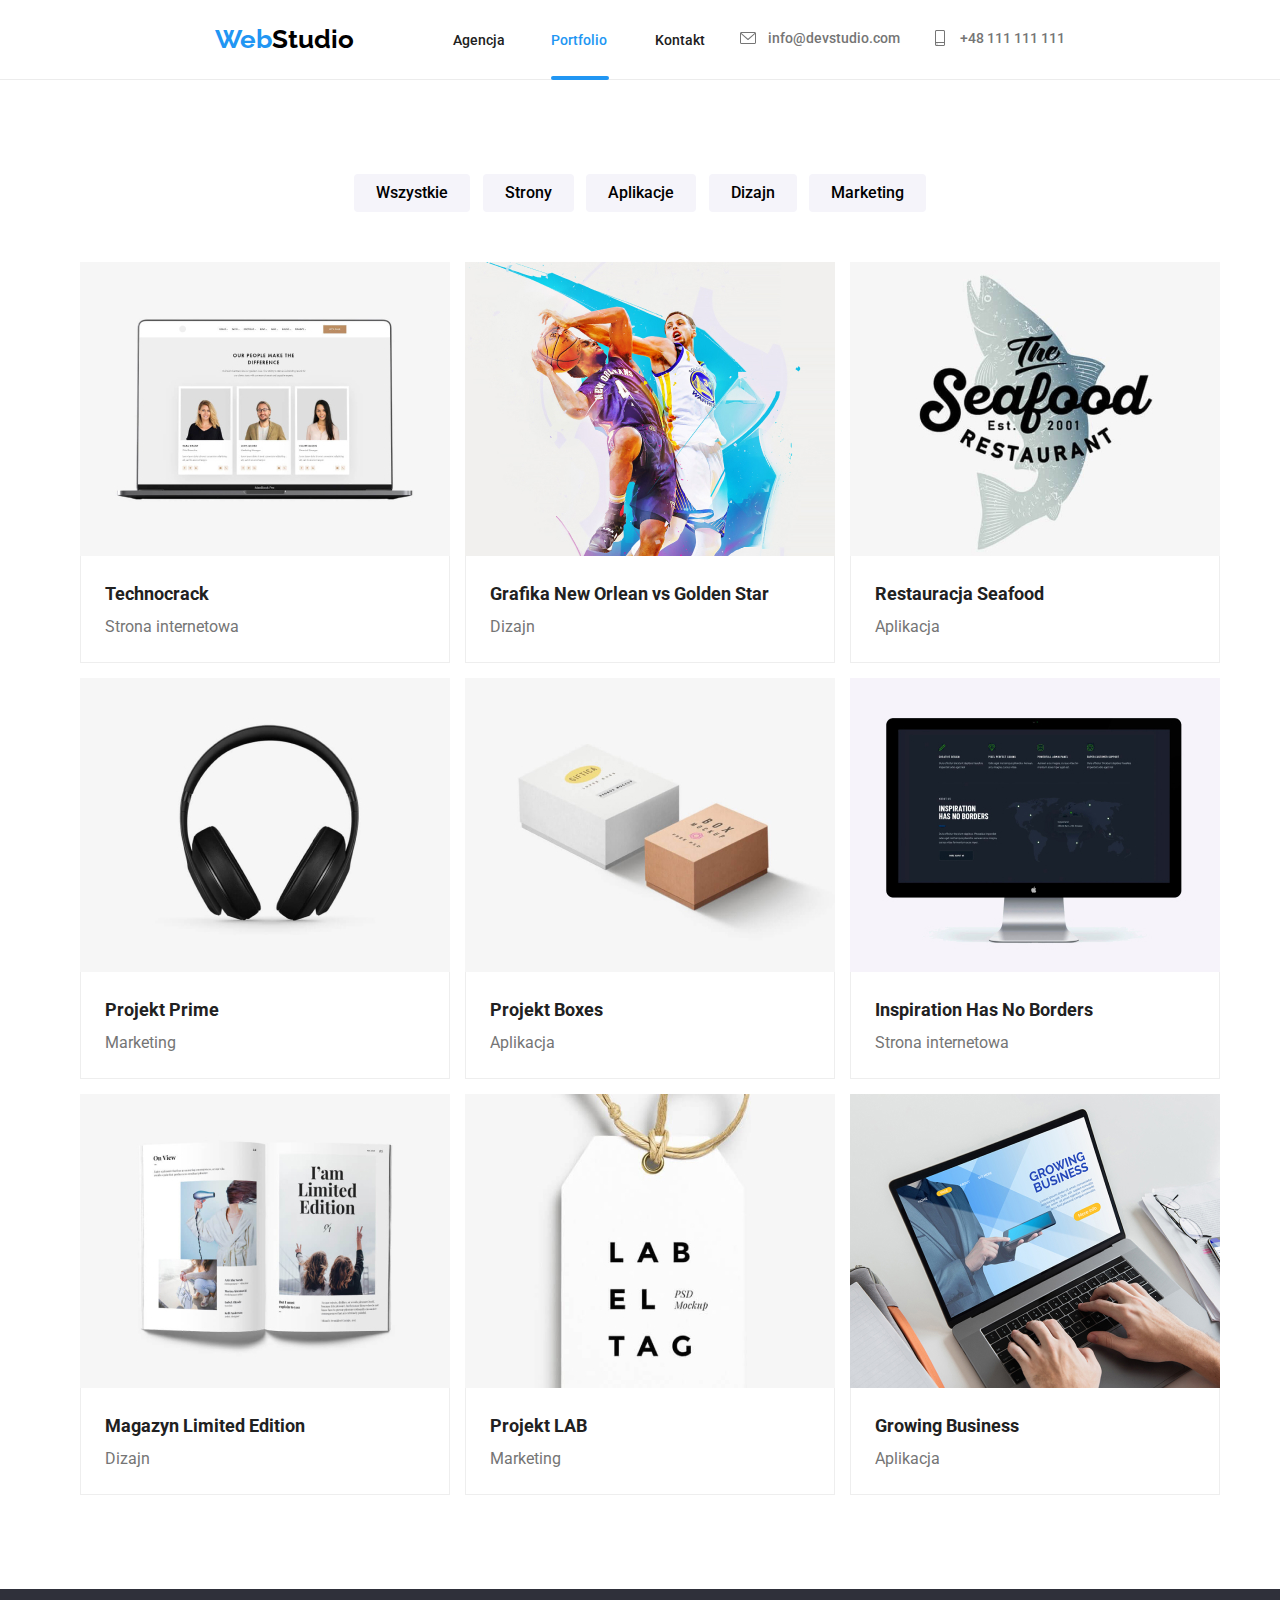
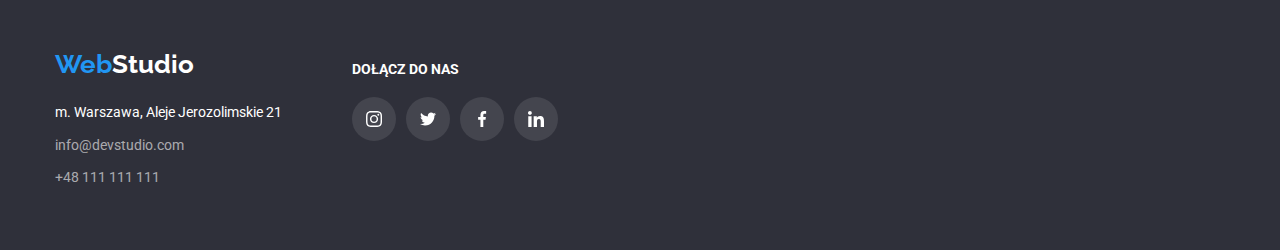
==== portfolio.html @ bdacd167 "New repository" ====
<!DOCTYPE html>
<html lang="pl">
  <head>
    <meta charset="UTF-8" />
    <meta
      name="description"
      content="Efektywne Rozwiązania Dla Waszego Biznesu"
    />
    <title>Web Studio - Portfolio</title>
    <link
      rel="stylesheet"
      href="https://cdnjs.cloudflare.com/ajax/libs/modern-normalize/1.0.0/modern-normalize.min.css"
    />
    <link
      href="https://fonts.googleapis.com/css2?family=Raleway:wght@700&family=Roboto:wght@400;500;700;900&display=swap"
      rel="stylesheet"
    />
    <link rel="stylesheet" href="css/styles.css" />
  </head>

  <body>
    <header class="header-text container">
      <a href="index.html"
        ><span class="logo web">Web</span
        ><span class="logo studio">Studio</span></a
      >
      <nav>
        <ul class="header-navigation">
          <li class="header-navigation-item">
            <a href="index.html">Agencja</a>
          </li>
          <li class="header-navigation-item">
            <a href="portfolio.html" class="is-active two">Portfolio</a>
          </li>
          <li class="header-navigation-item"><a href="#kontakt">Kontakt</a></li>
        </ul>
      </nav>
      <ul class="header-address">
        <div class="list">
          <li>
            <a class="contact" href="mailto:info@devstudio.com">
              <svg class="icon-header">
                <use href="./images/icons.svg#icon-envelope"></use>
              </svg>
            </a>
          </li>
          <li>
            <a class="contact" href="mailto:info@devstudio.com">
              info@devstudio.com</a
            >
          </li>
        </div>
        <div class="list">
          <li>
            <a class="contact" href="tel:+48111111111">
              <svg class="icon-header smartphone">
                <use href="./images/icons.svg#icon-smartphone"></use>
              </svg>
            </a>
          </li>
          <li>
            <a class="contact" href="tel:+48111111111">+48 111 111 111</a>
          </li>
        </div>
      </ul>
    </header>
    <main class="container">
      <section class="section">
        <ul class="portfolio-button">
          <li>
            <button type="button" class="button-main">Wszystkie</button>
          </li>
          <li><button type="button" class="button-main">Strony</button></li>
          <li>
            <button type="button" class="button-main">Aplikacje</button>
          </li>
          <li><button type="button" class="button-main">Dizajn</button></li>
          <li>
            <button type="button" class="button-main">Marketing</button>
          </li>
        </ul>
        <ul class="imagedecor-two">
          <li>
            <figure>
              <div class="imagedecor-two-picture">
                <img
                  src="images/img1portfolio.jpg"
                  width="370"
                  height="294"
                  alt="laptop"
                />
                <p class="imagedecor-two-overlay">
                  Technocrack jest popularną platformą wykorzystywaną do
                  rozpowszechniania koronawirusa. Firmy wykorzystują tę
                  platformę do celów szpiegowskich i ataków na niezabezpieczone
                  serwery konkurencji
                </p>
              </div>
              <figcaption>
                <h3>Technocrack</h3>
                <p>Strona internetowa</p>
              </figcaption>
            </figure>
          </li>
          <li>
            <figure>
              <div class="imagedecor-two-picture">
                <img
                  src="images/img2portfolio.jpg"
                  width="370"
                  height="294"
                  alt="koszykarze"
                />
                <p class="imagedecor-two-overlay">
                  Technocrack jest popularną platformą wykorzystywaną do
                  rozpowszechniania koronawirusa. Firmy wykorzystują tę
                  platformę do celów szpiegowskich i ataków na niezabezpieczone
                  serwery konkurencji
                </p>
              </div>
              <figcaption>
                <h3>Grafika New Orlean vs Golden Star</h3>
                <p>Dizajn</p>
              </figcaption>
            </figure>
          </li>
          <li>
            <figure>
              <div class="imagedecor-two-picture">
                <img
                  src="images/img3portfolio.jpg"
                  width="370"
                  height="294"
                  alt="logo restauracji"
                />
                <p class="imagedecor-two-overlay">
                  Technocrack jest popularną platformą wykorzystywaną do
                  rozpowszechniania koronawirusa. Firmy wykorzystują tę
                  platformę do celów szpiegowskich i ataków na niezabezpieczone
                  serwery konkurencji
                </p>
              </div>
              <figcaption>
                <h3>Restauracja Seafood</h3>
                <p>Aplikacja</p>
              </figcaption>
            </figure>
          </li>
          <li>
            <figure>
              <div class="imagedecor-two-picture">
                <img
                  src="images/img4portfolio.jpg"
                  width="370"
                  height="294"
                  alt="słuchawki"
                />
                <p class="imagedecor-two-overlay">
                  Technocrack jest popularną platformą wykorzystywaną do
                  rozpowszechniania koronawirusa. Firmy wykorzystują tę
                  platformę do celów szpiegowskich i ataków na niezabezpieczone
                  serwery konkurencji
                </p>
              </div>
              <figcaption>
                <h3>Projekt Prime</h3>
                <p>Marketing</p>
              </figcaption>
            </figure>
          </li>
          <li>
            <figure>
              <div class="imagedecor-two-picture">
                <img
                  src="images/img5portfolio.jpg"
                  width="370"
                  height="294"
                  alt="kartonowe pudełka"
                />
                <p class="imagedecor-two-overlay">
                  Technocrack jest popularną platformą wykorzystywaną do
                  rozpowszechniania koronawirusa. Firmy wykorzystują tę
                  platformę do celów szpiegowskich i ataków na niezabezpieczone
                  serwery konkurencji
                </p>
              </div>
              <figcaption>
                <h3>Projekt Boxes</h3>
                <p>Aplikacja</p>
              </figcaption>
            </figure>
          </li>
          <li>
            <figure>
              <div class="imagedecor-two-picture">
                <img
                  src="images/img6portfolio.jpg"
                  width="370"
                  height="294"
                  alt="laptop"
                />
                <p class="imagedecor-two-overlay">
                  Technocrack jest popularną platformą wykorzystywaną do
                  rozpowszechniania koronawirusa. Firmy wykorzystują tę
                  platformę do celów szpiegowskich i ataków na niezabezpieczone
                  serwery konkurencji
                </p>
              </div>
              <figcaption>
                <h3>Inspiration Has No Borders</h3>
                <p>Strona internetowa</p>
              </figcaption>
            </figure>
          </li>
          <li>
            <figure>
              <div class="imagedecor-two-picture">
                <img
                  src="images/img7portfolio.jpg"
                  width="370"
                  height="294"
                  alt="gazeta"
                />
                <p class="imagedecor-two-overlay">
                  Technocrack jest popularną platformą wykorzystywaną do
                  rozpowszechniania koronawirusa. Firmy wykorzystują tę
                  platformę do celów szpiegowskich i ataków na niezabezpieczone
                  serwery konkurencji
                </p>
              </div>
              <figcaption>
                <h3>Magazyn Limited Edition</h3>
                <p>Dizajn</p>
              </figcaption>
            </figure>
          </li>
          <li>
            <figure>
              <div class="imagedecor-two-picture">
                <img
                  src="images/img8portfolio.jpg"
                  width="370"
                  height="294"
                  alt="przywieszka"
                />
                <p class="imagedecor-two-overlay">
                  Technocrack jest popularną platformą wykorzystywaną do
                  rozpowszechniania koronawirusa. Firmy wykorzystują tę
                  platformę do celów szpiegowskich i ataków na niezabezpieczone
                  serwery konkurencji
                </p>
              </div>
              <figcaption>
                <h3>Projekt LAB</h3>
                <p>Marketing</p>
              </figcaption>
            </figure>
          </li>
          <li>
            <figure>
              <div class="imagedecor-two-picture">
                <img
                  src="images/img9portfolio.jpg"
                  width="370"
                  height="294"
                  alt="laptop"
                />
                <p class="imagedecor-two-overlay">
                  Technocrack jest popularną platformą wykorzystywaną do
                  rozpowszechniania koronawirusa. Firmy wykorzystują tę
                  platformę do celów szpiegowskich i ataków na niezabezpieczone
                  serwery konkurencji
                </p>
              </div>
              <figcaption>
                <h3>Growing Business</h3>
                <p>Aplikacja</p>
              </figcaption>
            </figure>
          </li>
        </ul>
      </section>
    </main>
    <footer class="footer-style container">
      <div class="footer-content-width">
        <section class="content-footer-one">
          <a href="index.html"
            ><span class="logo web">Web</span
            ><span class="logo studio-second">Studio</span></a
          >
          <address id="kontakt">
            <ul class="footer-address">
              <li>m. Warszawa, Aleje Jerozolimskie 21</li>
              <li>
                <a class="contact-footer" href="mailto:info@devstudio.com"
                  >info@devstudio.com</a
                >
              </li>
              <li>
                <a class="contact-footer" href="tel:+48111111111"
                  >+48 111 111 111</a
                >
              </li>
            </ul>
          </address>
        </section>
        <section class="content-footer-two">
          <h3 class="header-third footer-address">dołącz do nas</h3>
          <ul class="footer-icons">
            <li>
              <a
                href="https://www.instagram.com/"
                target="_blank"
                rel="noreferrer noopener"
              >
                <div class="icon-footer-background">
                  <svg class="icon-footer">
                    <use href="./images/icons.svg#icon-instagram"></use>
                  </svg>
                </div>
              </a>
            </li>
            <li>
              <a
                href="https://twitter.com/"
                target="_blank"
                rel="noreferrer noopener"
              >
                <div class="icon-footer-background">
                  <svg class="icon-footer">
                    <use href="./images/icons.svg#icon-twitter"></use>
                  </svg>
                </div>
              </a>
            </li>
            <li>
              <a
                href="https://www.facebook.com/"
                target="_blank"
                rel="noreferrer noopener"
              >
                <div class="icon-footer-background">
                  <svg class="icon-footer">
                    <use href="./images/icons.svg#icon-facebook"></use>
                  </svg>
                </div>
              </a>
            </li>
            <li>
              <a
                href="https://www.linkedin.com/"
                target="_blank"
                rel="noreferrer noopener"
              >
                <div class="icon-footer-background">
                  <svg class="icon-footer">
                    <use href="./images/icons.svg#icon-linkedin"></use>
                  </svg>
                </div>
              </a>
            </li>
          </ul>
        </section>
      </div>
    </footer>
  </body>
</html>
---- css/styles.css ----
:root {
  --text-color: rgba(33, 33, 33, 1);
  --text-color-second: rgba(117, 117, 117, 1);
  --text-color-third: rgba(255, 255, 255, 1);
  --text-color-fourth: rgba(255, 255, 255, 0.6);
  --mark-color: rgba(33, 150, 243, 1);
  --studio-color: rgba(0, 0, 0, 1);
  --background-second: rgba(47, 48, 58, 1);
  --button-color: rgba(245, 244, 250, 1);
  --border-header: rgba(236, 236, 236, 1);
  --icon-team-color: rgba(175, 177, 184, 1);
}

body {
  font-family: "Roboto", sans-serif;
  color: var(--text-color);
}

a {
  text-decoration: none;
  color: inherit;
  transition: color 250ms cubic-bezier(0.4, 0, 0.2, 1);
}

a:hover,
a:focus {
  color: var(--mark-color);
}

.container > .section > .motto {
  width: 1200px;
  margin: 0 auto;
}

.content-width {
  max-width: 1200px;
  margin: 0 auto;
  /* border-color: pink;
  border-width: 1px;
  border-style: dashed; */
}

.logo {
  font-family: "Raleway", sans-serif;
  font-size: 26px;
  font-weight: 700;
  line-height: 1.19;
  text-decoration: none;
}

.web {
  color: var(--mark-color);
}

.studio {
  color: var(--studio-color);
}

.studio-second {
  color: var(--text-color-third);
}

.header-text {
  display: flex;
  margin: 0px;
  padding: 0 215px 0 215px;
  min-height: 80px;
  justify-content: space-between;
  align-items: center;
  border-bottom: 1px var(--border-header) solid;
  font-size: 14px;
  font-weight: 500;
  line-height: 1.17;
  position: relative;
  /* border-color: pink;
  border-width: 1px;
  border-style: dashed; */
}

.header-navigation {
  display: flex;
  margin: 0 auto;
  justify-content: space-between;
  list-style: none;
  position: absolute;
  bottom: -1px;
  left: 453px;
  padding: 0;
  /* border-color: pink;
  border-width: 1px;
  border-style: dashed; */
}

.header-navigation-item:nth-child(-n + 2) {
  padding-right: 46px;
  padding-bottom: 0;
}

.is-active {
  color: var(--mark-color);
}

.is-active::after {
  content: "";
  width: 53px;
  height: 4px;
  background-size: contain;
  display: block;
  background-color: var(--mark-color);
  color: var(--mark-color);
  border-radius: 2px;
  margin-top: 28px;
}

.two::after {
  width: 58px;
  height: 4px;
}

.header-address {
  display: flex;
  width: 666px;
  padding: 0 0 0 325px;
  justify-content: flex-end;
  list-style: none;
  align-items: flex-start;
}

.list {
  display: flex;
}

.contact {
  color: var(--text-color-second);
  padding: 0 0 0 10px;
}

.list:hover svg,
.list:focus svg {
  fill: var(--mark-color);
  transition: fill 250ms cubic-bezier(0.4, 0, 0.2, 1);
}

.list:hover a,
.list:focus a {
  color: var(--mark-color);
}

.section {
  padding: 94px 0 94px 0;
}

.section-two {
  padding: 0 0 94px 0;
}

.portfolio-button {
  display: flex;
  margin: 0 auto;
  padding: 0 0 50px 0;
  max-width: 572px;
  list-style: none;
  justify-content: space-between;
  /*border-color: pink;
  border-width: 1px;
  border-style: dashed;*/
}

.button-main {
  background-color: var(--button-color);
  padding: 6px 22px 6px 22px;
  border-style: none;
  border-radius: 4px;
  font-weight: 500;
  font-size: 16px;
  line-height: 1.62;
  cursor: pointer;
  transition: color 250ms cubic-bezier(0.4, 0, 0.2, 1),
    background-color 250ms cubic-bezier(0.4, 0, 0.2, 1),
    box-shadow 250ms cubic-bezier(0.4, 0, 0.2, 1);
}

.button-main:hover,
.button-main:focus {
  background-color: var(--mark-color);
  padding: 6px 22px 6px 22px;
  border-radius: 4px;
  font-weight: 500;
  font-size: 16px;
  line-height: 1.62;
  color: var(--text-color-third);
  box-shadow: 0px 3px 1px rgba(0, 0, 0, 0.1), 0px 1px 2px rgba(0, 0, 0, 0.08),
    0px 2px 2px rgba(0, 0, 0, 0.12);
}

.footer-style {
  display: flex;
  margin: 0 auto;
  background-color: var(--background-second);
  color: var(--text-color-third);
  font-size: 14px;
  line-height: 1.71;
  /* border-color: pink;
  border-width: 1px;
  border-style: dashed; */
}

.footer-address {
  list-style: none;
  padding: 20px 0 0 0;
  margin: 0;
}

.contact-footer {
  display: block;
  color: var(--text-color-fourth);
  padding: 9px 0 0 0;
}

#kontakt {
  font-style: normal;
  list-style: none;
}

.motto {
  max-width: 1600px;
  margin: 0 auto;
  padding: 200px 0 200px 0;
  background-image: linear-gradient(
      to bottom,
      rgba(47, 48, 58, 0.4),
      rgba(47, 48, 58, 0.4)
    ),
    url(../images/imgbackground.jpg);
  background-size: cover;
  text-align: center;
}

.motto h1 {
  max-width: 696px;
  padding: 0 20px 30px 20px;
  color: var(--text-color-third);
  margin: auto;
  font-size: 44px;
  font-weight: 900;
  line-height: 1.36;
  text-transform: uppercase;
  text-align: center;
}

.button-alternative {
  background-color: var(--mark-color);
  width: 200px;
  height: 50px;
  box-shadow: 0px 4px 4px rgba(0, 0, 0, 0.15);
  border: none;
  border-radius: 4px;
  font-weight: 700;
  font-size: 16px;
  line-height: 1.87;
  color: var(--text-color-third);
  cursor: pointer;
}

.text-main {
  display: flex;
  margin: 0 auto;
  padding: 0;
  max-width: 1170px;
  list-style: none;
}

.text-main li:nth-child(-n + 3) {
  padding: 0 30px 0 0;
}

.header-third {
  margin: 0;
  font-size: 14px;
  font-weight: 700;
  line-height: 1.17;
  text-transform: uppercase;
}

.text-main-item {
  margin: 0;
  padding: 10px 0 0 0;
  font-size: 14px;
  line-height: 1.71;
  color: var(--text-color-second);
}

.header-second {
  margin: 0;
  font-size: 36px;
  font-weight: 700;
  line-height: 1.17;
  text-align: center;
}

.section-two-pictures {
  list-style: none;
  display: flex;
  padding: 50px 15px 0 15px;
  margin: 0 auto;
  justify-content: space-between;
}

.section-two-pictures-img {
  position: relative;
  max-width: 370px;
  max-height: 294px;
}

.section-two-pictures-img > .section-two-pictures-text {
  color: var(--text-color-third);

  position: absolute;
  bottom: 0;
  margin-bottom: 0;
  font-size: 14px;
  font-weight: 700;
  line-height: 1.17;
  text-transform: uppercase;
  background-color: rgba(47, 48, 58, 0.8);
  min-width: 370px;
  min-height: 70px;
  text-align: center;
  padding: 27px;
}

#agencja {
  background-color: var(--button-color);
}

.imagedecor-one figure {
  background-color: var(--text-color-third);
  margin: 0;
  width: 270px;
  height: 428px;
  box-shadow: 0px 1px 3px rgba(0, 0, 0, 0.12), 0px 1px 1px rgba(0, 0, 0, 0.14),
    0px 2px 1px rgba(0, 0, 0, 0.2);
  border-radius: 0px 0px 4px 4px;
  font-size: 16px;
  font-weight: 500;
  line-height: 1.18;
  text-align: center;
}

.imagedecor-one {
  display: flex;
  list-style: none;
  margin: 0 auto;
  padding: 50px 15px 0 15px;
  justify-content: space-between;
}

.text-image p {
  font-size: 16px;
  font-weight: 400;
  line-height: 1.18;
  color: var(--text-color-second);
}

.imagedecor-two {
  display: flex;
  flex-wrap: wrap;
  gap: 15px;
  list-style: none;
  margin: 0 auto;
  max-width: 1200px;
  cursor: pointer;
  color: var(--text-color-second);
}

.imagedecor-two figure {
  background-color: var(--text-color-third);
  margin: 0;
  width: 370px;
  transition: box-shadow 250ms cubic-bezier(0.4, 0, 0.2, 1);
}

.imagedecor-two-picture {
  position: relative;
  overflow: hidden;
}

.imagedecor-two-overlay {
  position: absolute;
  top: 0;
  left: 0;
  height: 100%;
  width: 100%;
  padding: 49px 45px 49px 24px;
  background-color: rgba(33, 150, 243, 0.9);
  color: var(--text-color-third);
  transform: translateY(100%);
  font-size: 18px;
  line-height: 1.55;
}

.imagedecor-two figure:hover,
.imagedecor-two figure:focus {
  box-shadow: 0px 1px 1px rgba(0, 0, 0, 0.12), 0px 4px 4px rgba(0, 0, 0, 0.06),
    1px 4px 6px rgba(0, 0, 0, 0.16);
}

.imagedecor-two figure:hover .imagedecor-two-overlay {
  transform: translateY(0%);
  transition: transform 250ms cubic-bezier(0.4, 0, 0.2, 1);
}

.imagedecor-two figcaption {
  border-left: 1px solid rgb(238, 238, 238);
  border-bottom: 1px solid rgb(238, 238, 238);
  border-right: 1px solid rgb(238, 238, 238);
  margin: 0;
  padding: 20px 24px 20px 24px;
}

.imagedecor-two img {
  display: block;
}

.imagedecor-two h3 {
  font-size: 18px;
  font-weight: 700;
  line-height: 2;
  margin: 0;
  color: var(--text-color);
}

.imagedecor-two p {
  font-size: 16px;
  font-weight: 400;
  line-height: 1.87;
  margin: 0;
}

.icon-header {
  width: 20px;
  height: 16px;
  fill: var(--text-color-second);
}

.smartphone {
  margin: 0 0 0 20px;
}

.footer-icons {
  list-style: none;
  display: flex;
  min-width: 206px;
  padding: 20px 0 0 0;
  margin: 0;
  justify-content: space-between;
  /* border-color: pink;
  border-width: 1px;
  border-style: dashed; */
}

.icon-footer {
  width: 44px;
  height: 44px;
  padding: 14px;
  fill: var(--text-color-third);
}

.icon-footer-background {
  max-width: 44px;
  max-height: 44px;
  background-color: rgba(255, 255, 255, 0.1);
  border-radius: 50%;
  transition: background-color 250ms cubic-bezier(0.4, 0, 0.2, 1);
}

.icon-footer-background:hover,
.icon-footer-background:hover {
  background-color: var(--mark-color);
}

.content-footer-one {
  padding: 60px 0 60px 0;
  margin: 0 0 0 0px;
  /* border-color: pink;
  border-width: 1px;
  border-style: dashed; */
}

.content-footer-two {
  padding: 52px 0 100px 70px;
  margin: 0 0 0 0px;
  /* border-color: pink;
  border-width: 1px;
  border-style: dashed; */
}

.footer-content-width {
  min-width: 1200px;
  padding: 0 0 0 15px;
  display: flex;
  margin: 0 auto;
}

.icon-main {
  max-width: 270px;
  max-height: 120px;
  padding: 25px 0;
  background-color: var(--button-color);
  border-radius: 4px;
  margin-bottom: 30px;
}

.icon-team {
  width: 44px;
  height: 44px;
  padding: 14px;
  fill: var(--icon-team-color);
  transition: fill 250ms cubic-bezier(0.4, 0, 0.2, 1);
}

.icon-team:hover,
.icon-team:focus {
  fill: var(--text-color-third);
}

.icon-team-background {
  max-width: 44px;
  max-height: 44px;
  background-color: rgba(255, 255, 255, 0.1);
  border-radius: 50%;
  transition: background-color 250ms cubic-bezier(0.4, 0, 0.2, 1);
}

.icon-team-background:hover,
.icon-team-background:focus {
  background-color: var(--mark-color);
}

.team-icons {
  display: flex;
  margin: 0 auto;
  justify-content: space-between;
  padding: 0 32px;
  /* border-color: green;
  border-width: 1px;
  border-style: dashed; */
}

.section-clients-icons {
  list-style: none;
  display: flex;
  max-width: 1200px;
  padding: 50px 15px 0 15px;
  margin: 0 auto;
  justify-content: space-between;
  /* border-color: green;
  border-width: 1px;
  border-style: dashed; */
}

.icon-clients {
  width: 170px;
  height: 92px;
  border-radius: 4px;
  fill: var(--icon-team-color);
  border-color: var(--icon-team-color);
  border-width: 1px;
  border-style: solid;
  transition: fill 250ms cubic-bezier(0.4, 0, 0.2, 1),
    background-color 250ms cubic-bezier(0.4, 0, 0.2, 1);
}

.icon-clients:hover,
.icon-clients:focus {
  fill: var(--mark-color);
  border-color: var(--mark-color);
}

.backdrop {
  position: fixed;
  top: 0;
  left: 0;
  list-style: none;
  width: 100%;
  height: 100%;
  margin: 0;
  background-color: rgba(0, 0, 0, 0.2);
  background-size: cover;
  transform: scale(1);
  visibility: visible;
  opacity: 1;
  transition: opacity 250ms ease;
  z-index: 1;
  display: flex;
  justify-content: center;
  align-items: center;
}

.is-hidden {
  pointer-events: none;
  visibility: hidden;
  opacity: 0;
  transition: opacity 250ms ease;
}

.modal {
  height: 581px;
  width: 528px;
  background-color: var(--text-color-third);
  position: relative;
  visibility: visible;
  opacity: 1;
  transition: opacity 250ms ease;
  border-radius: 4px;
  box-shadow: 0px 1px 3px rgba(0, 0, 0, 0.12), 0px 1px 1px rgba(0, 0, 0, 0.14),
    0px 2px 1px rgba(0, 0, 0, 0.2);
}

.button-modal {
  position: absolute;
  top: 8px;
  right: 8px;
  background-color: var(--text-color-third);
  border-radius: 50%;
  width: 30px;
  height: 30px;
  border-style: solid;
  border-color: rgba(0, 0, 0, 0.1);
  display: flex;
  justify-content: center;
  align-items: center;
}

.button-modal:hover,
.button-modal:focus {
  cursor: pointer;
}
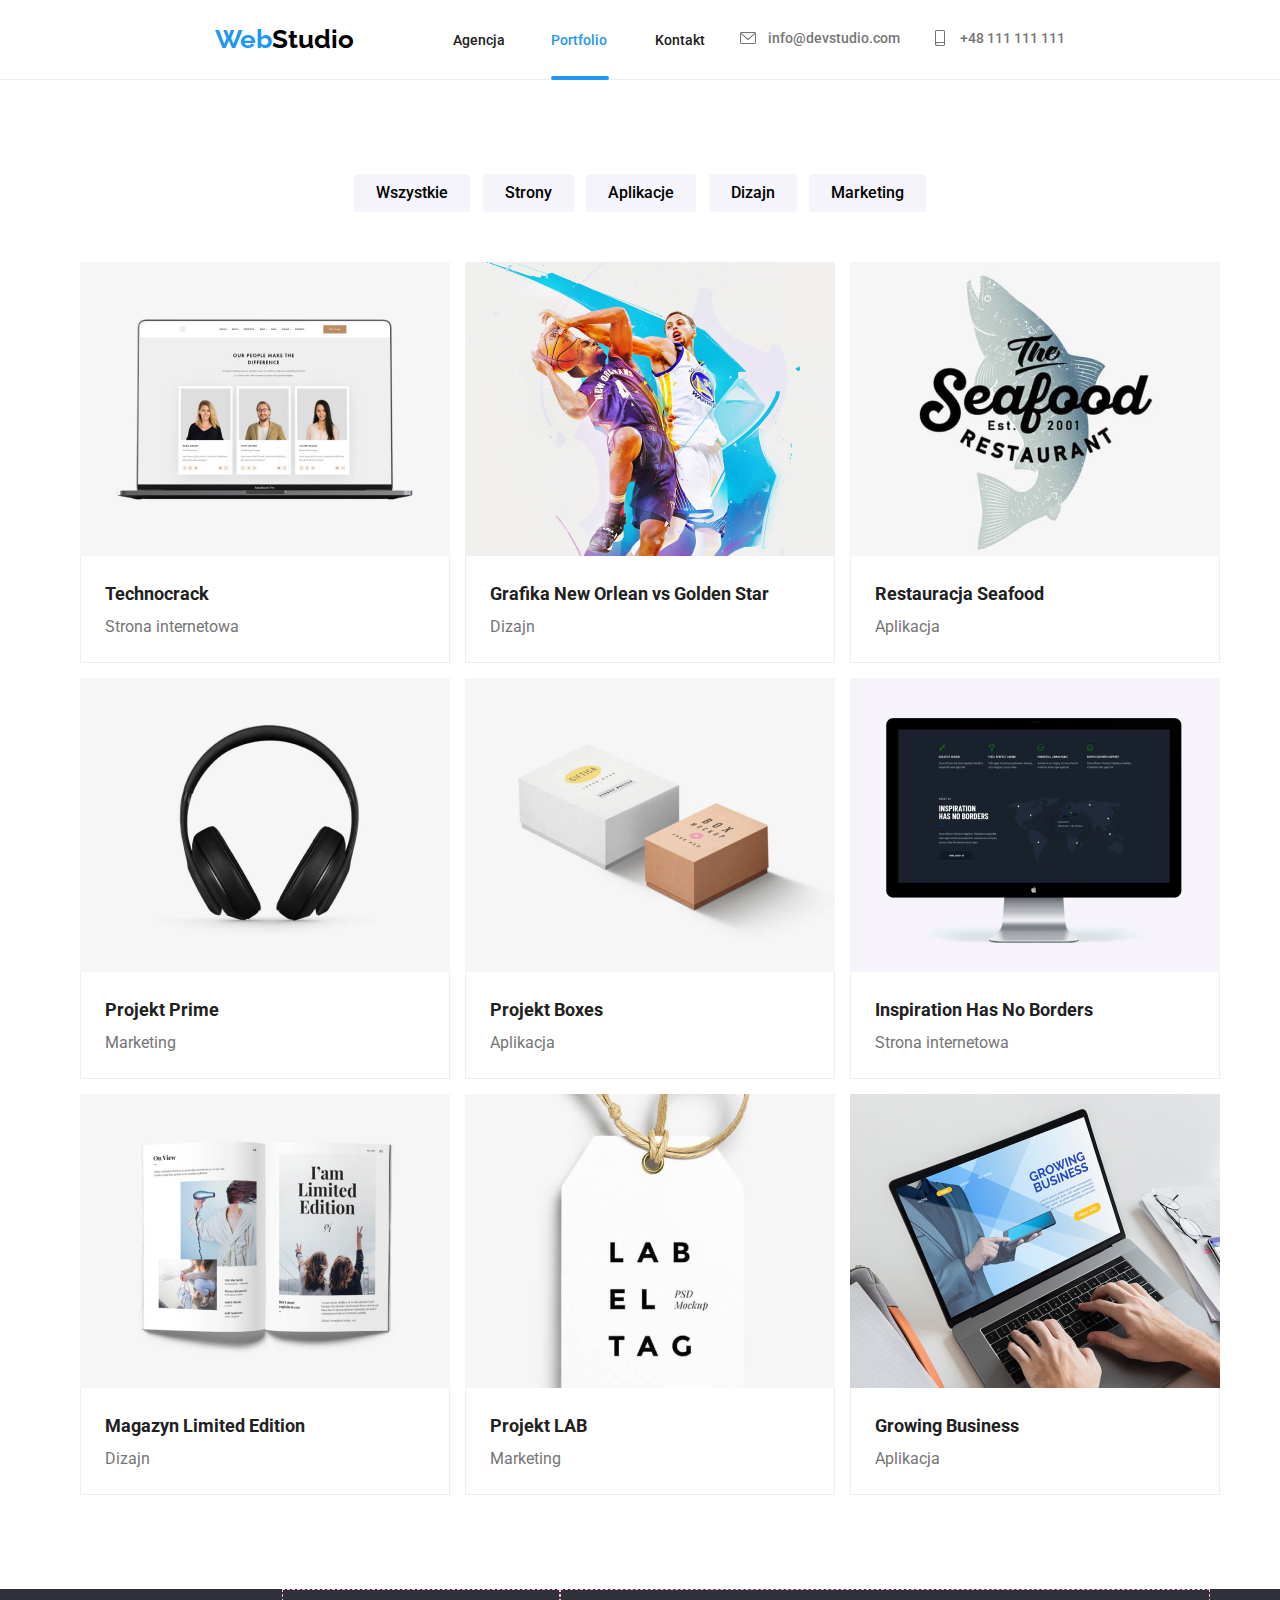
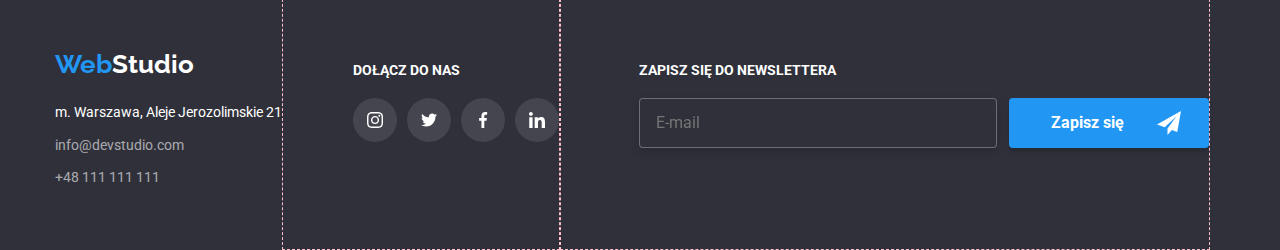
==== commit 4968b72e: "homework part 1" ====
--- a/portfolio.html
+++ b/portfolio.html
@@ -361,6 +361,20 @@
             </li>
           </ul>
         </section>
+        <section class="content-footer-three">
+          <form>
+            <label class="header-third">
+              zapisz się do newslettera
+              <input type="mail" name="email" placeholder="E-mail" />
+            </label>
+            <button class="button-alternative" type="submit">
+              Zapisz się
+              <svg class="icon-footer-form">
+                <use href="./images/icons.svg#icon-icon-send"></use>
+              </svg>
+            </button>
+          </form>
+        </section>
       </div>
     </footer>
   </body>
--- a/css/styles.css
+++ b/css/styles.css
@@ -490,9 +490,56 @@
 .content-footer-two {
   padding: 52px 0 100px 70px;
   margin: 0 0 0 0px;
-  /* border-color: pink;
-  border-width: 1px;
-  border-style: dashed; */
+  border-color: pink;
+  border-width: 1px;
+  border-style: dashed;
+}
+
+.content-footer-three {
+  padding: 72px 0 94px 0;
+  margin: 0 0 0 0px;
+  border-color: pink;
+  border-width: 1px;
+  border-style: dashed;
+}
+
+.content-footer-three .header-third {
+  display: flex;
+  flex-direction: column;
+  padding-left: 78px;
+}
+
+.content-footer-three form {
+  display: flex;
+  align-items: flex-end;
+}
+
+.header-third input {
+  min-width: 358px;
+  min-height: 50px;
+  background-color: var(--background-second);
+  border: 1px solid rgba(255, 255, 255, 0.3);
+  filter: drop-shadow(0px 4px 4px rgba(0, 0, 0, 0.15));
+  border-radius: 4px;
+  font-size: 16px;
+  font-weight: 400;
+  line-height: 1.25;
+  color: var(--text-color-fourth);
+  padding-left: 16px;
+  margin-top: 20px;
+}
+
+form .button-alternative {
+  margin-left: 12px;
+  display: flex;
+  align-items: center;
+  padding: 0 28px 0 42px;
+  justify-content: space-between;
+}
+
+.icon-footer-form {
+  width: 24px;
+  height: 24px;
 }
 
 .footer-content-width {
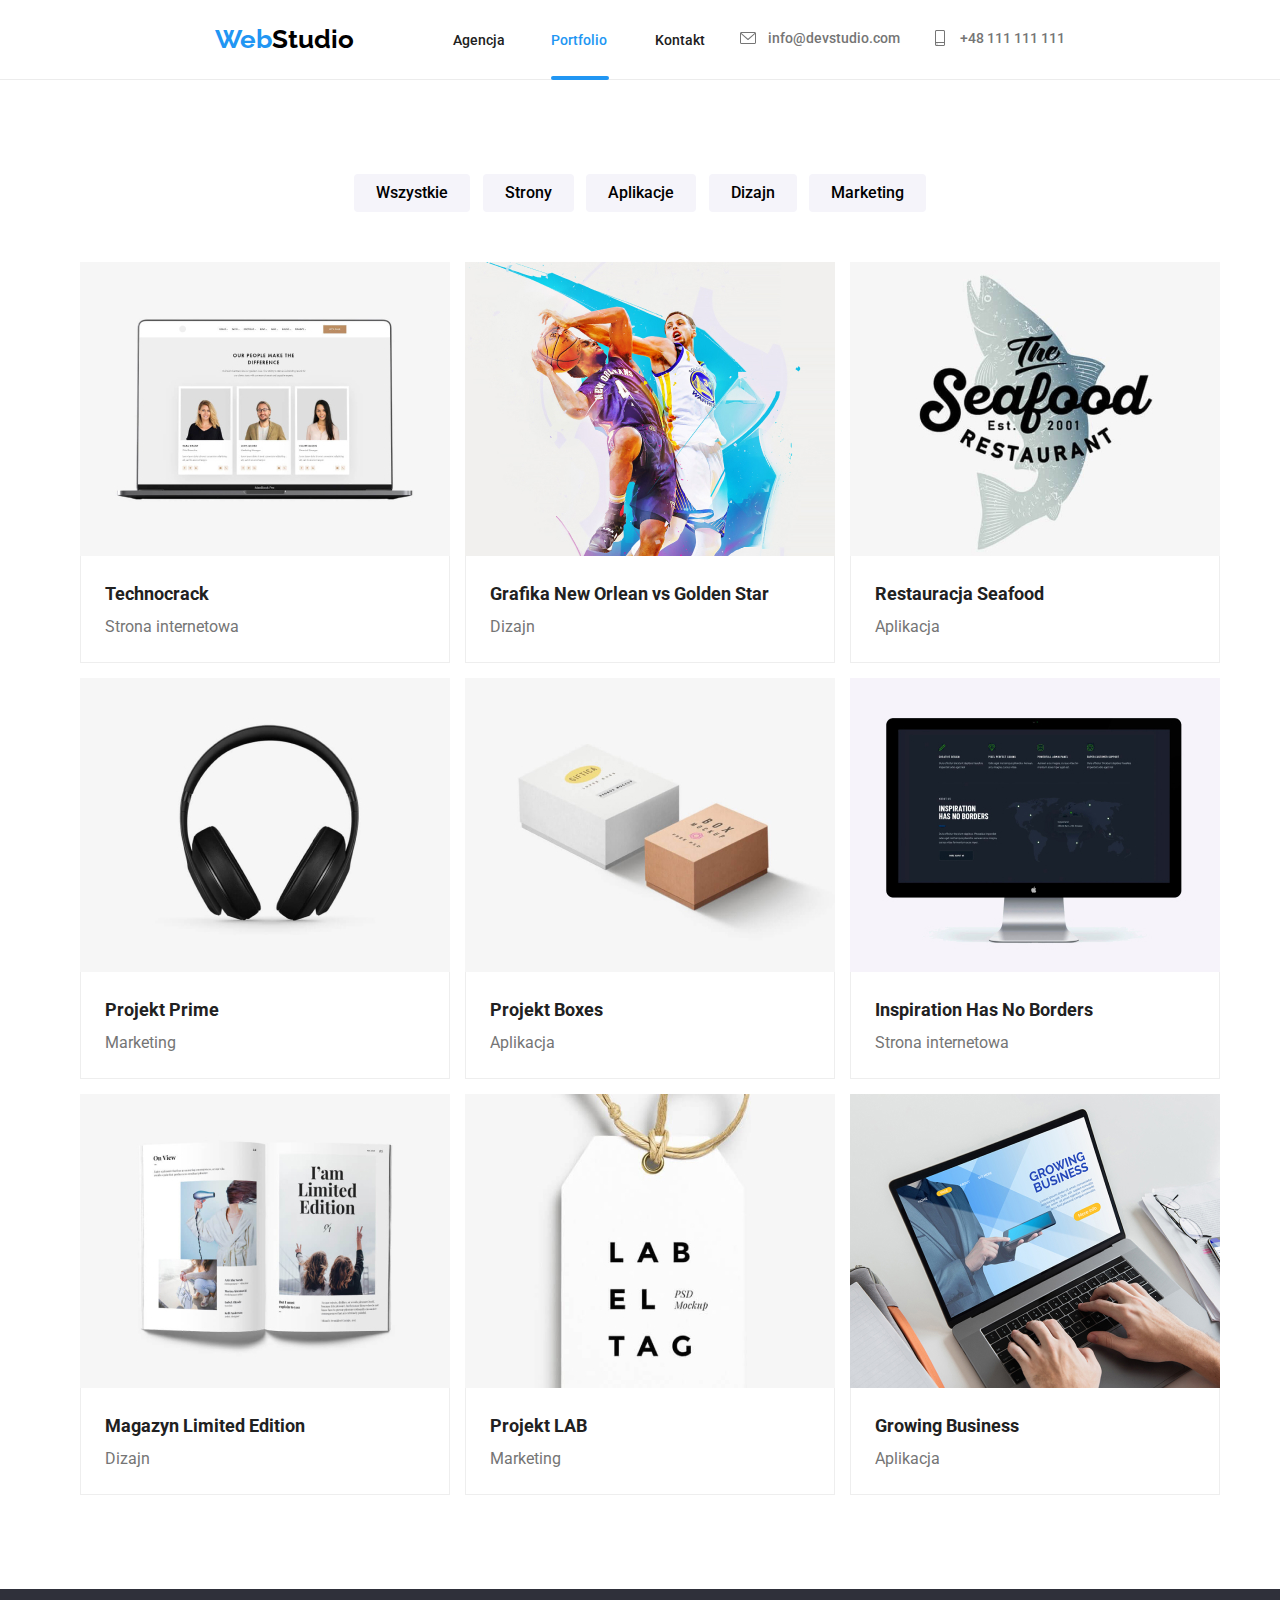
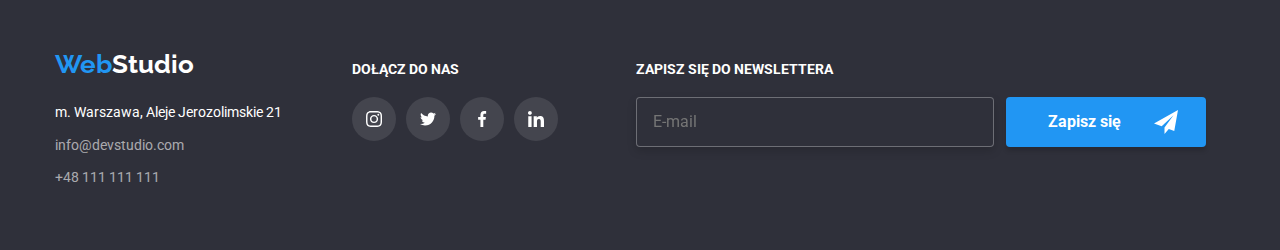
==== commit 450f60f4: "homework small adjustments" ====
--- a/portfolio.html
+++ b/portfolio.html
@@ -365,7 +365,7 @@
           <form>
             <label class="header-third">
               zapisz się do newslettera
-              <input type="mail" name="email" placeholder="E-mail" />
+              <input type="email" name="email" placeholder="E-mail" />
             </label>
             <button class="button-alternative" type="submit">
               Zapisz się
--- a/css/styles.css
+++ b/css/styles.css
@@ -490,17 +490,17 @@
 .content-footer-two {
   padding: 52px 0 100px 70px;
   margin: 0 0 0 0px;
-  border-color: pink;
-  border-width: 1px;
-  border-style: dashed;
+  /* border-color: pink;
+  border-width: 1px;
+  border-style: dashed; */
 }
 
 .content-footer-three {
   padding: 72px 0 94px 0;
   margin: 0 0 0 0px;
-  border-color: pink;
-  border-width: 1px;
-  border-style: dashed;
+  /* border-color: pink;
+  border-width: 1px;
+  border-style: dashed; */
 }
 
 .content-footer-three .header-third {
@@ -529,7 +529,7 @@
   margin-top: 20px;
 }
 
-form .button-alternative {
+.content-footer-three .button-alternative {
   margin-left: 12px;
   display: flex;
   align-items: center;
@@ -658,10 +658,155 @@
   position: relative;
   visibility: visible;
   opacity: 1;
+  padding: 40px;
   transition: opacity 250ms ease;
   border-radius: 4px;
   box-shadow: 0px 1px 3px rgba(0, 0, 0, 0.12), 0px 1px 1px rgba(0, 0, 0, 0.14),
     0px 2px 1px rgba(0, 0, 0, 0.2);
+}
+
+.modal-content {
+  color: var(--text-color-second);
+  display: flex;
+  flex-direction: column;
+  margin: 0;
+  padding-bottom: 10px;
+}
+
+.modal-content p {
+  font-size: 20px;
+  font-weight: 700;
+  line-height: 1.17;
+  color: var(--text-color);
+  text-align: center;
+  /* border-color: green;
+  border-width: 1px;
+  border-style: dashed; */
+  margin: 0;
+  padding-bottom: 12px;
+}
+
+.modal-content label {
+  display: flex;
+  flex-direction: column;
+  font-size: 12px;
+  font-weight: 400;
+  line-height: 1.17;
+  color: var(--text-color-second);
+  padding-bottom: 10px;
+  position: relative;
+  /* border-color: green;
+  border-width: 1px;
+  border-style: dashed; */
+}
+
+.modal-content input {
+  width: 448px;
+  height: 40px;
+  padding-left: 42px;
+  border: 1px solid rgba(33, 33, 33, 0.2);
+  border-radius: 4px;
+  margin-top: 4px;
+  transition: border-color 250ms cubic-bezier(0.4, 0, 0.2, 1);
+}
+
+.modal-content input:focus,
+.modal-content input:hover {
+  border-color: var(--mark-color);
+}
+
+.modal-content svg {
+  position: absolute;
+  height: 40px;
+  width: 448px;
+  padding: 12px 420px 12px 12px;
+  top: 56%;
+  transform: translateY(-50%);
+  transition: fill 250ms cubic-bezier(0.4, 0, 0.2, 1);
+  /* border-color: green;
+  border-width: 1px;
+  border-style: dashed; */
+}
+
+.modal-content svg:focus,
+.modal-content svg:hover {
+  fill: var(--mark-color);
+}
+
+.modal-terms {
+  color: var(--text-color-second);
+  position: relative;
+  text-align: right;
+  padding-right: 14px;
+  font-size: 14px;
+  font-weight: 400;
+  line-height: 1.71;
+  letter-spacing: 0.03em;
+  /* border-color: green;
+  border-width: 1px;
+  border-style: dashed; */
+}
+
+.modal-terms a {
+  text-decoration: underline;
+  color: var(--mark-color);
+}
+
+.modal-content textarea {
+  resize: none;
+  overflow: hidden;
+  color: black;
+  font-size: 12px;
+  font-weight: 400;
+  line-height: 1.17;
+  color: var(--text-color-second);
+  margin-top: 4px;
+  border: 1px solid rgba(33, 33, 33, 0.2);
+  border-radius: 4px;
+  width: 448px;
+  height: 120px;
+  padding: 12px 16px;
+  transition: border-color 250ms cubic-bezier(0.4, 0, 0.2, 1);
+}
+
+.modal-content textarea:focus,
+.modal-content textarea:hover {
+  border-color: var(--mark-color);
+}
+
+.modal-form {
+  position: relative;
+  top: 20px;
+  left: 50%;
+  transform: translateX(-50%);
+}
+
+.hidden-checkbox {
+  -moz-appearance: none;
+  -webkit-appearance: none;
+  appearance: none;
+}
+
+.checkbox::before {
+  display: inline-block;
+  content: "";
+  width: 16px;
+  height: 15px;
+  background-size: contain;
+  position: absolute;
+  top: 50%;
+  transform: translateY(-50%);
+  left: 14px;
+  background: url(../images/checkbox-empty.svg);
+}
+
+.checkbox:checked::before {
+  display: inline-block;
+  content: "";
+  width: 16px;
+  height: 15px;
+  background-size: contain;
+  background: url(../images/checkbox-marked.svg);
 }
 
 .button-modal {
